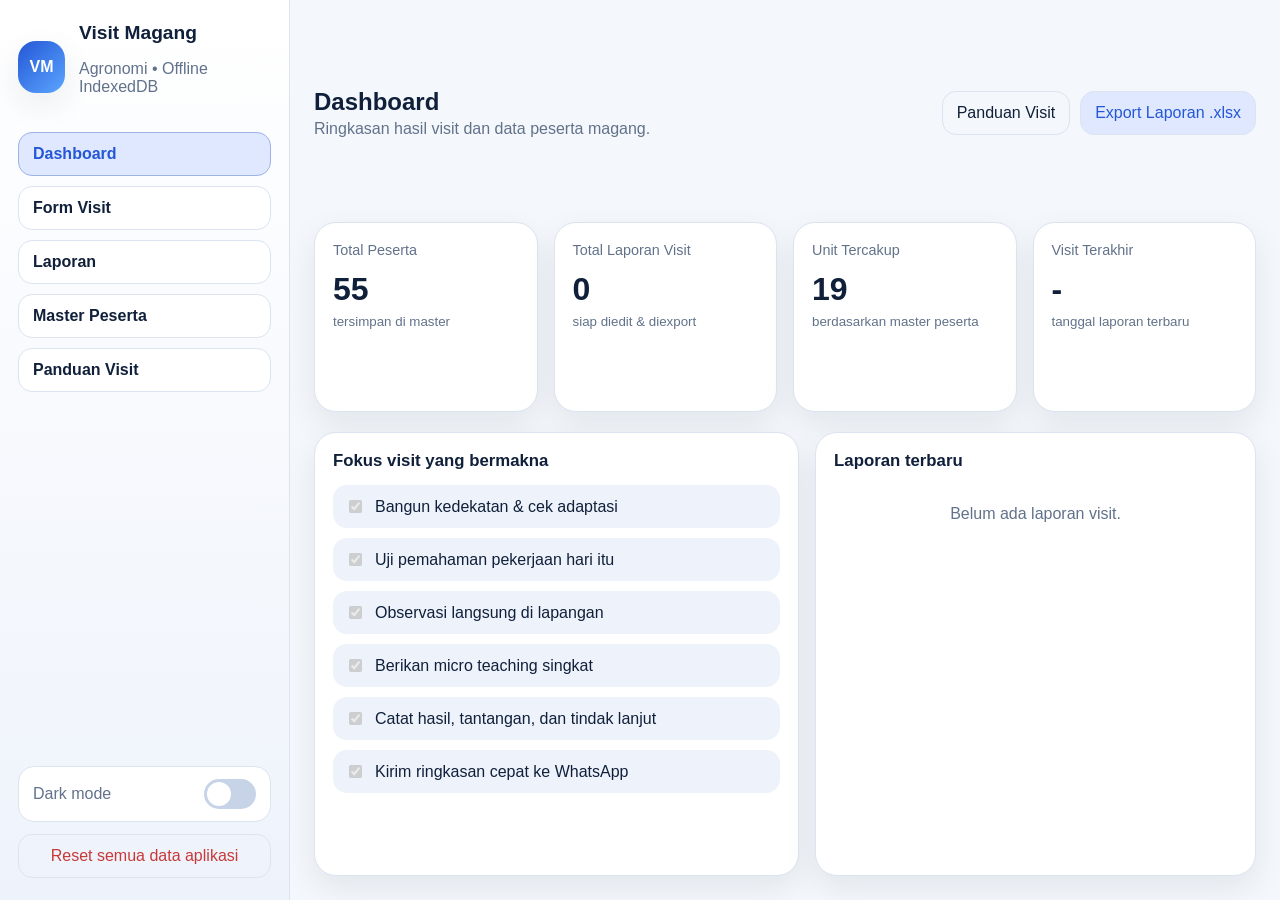
==== visit/index.html @ a15742b1 "tambah halaman visit" ====
<!DOCTYPE html>
<html lang="id">
<head>
  <meta charset="UTF-8" />
  <meta name="viewport" content="width=device-width, initial-scale=1.0" />
  <title>Visit Magang Agronomi</title>
  <link rel="stylesheet" href="style.css" />
</head>
<body>
  <div class="app-shell">
    <aside class="sidebar">
      <div class="brand">
        <div class="brand-badge">VM</div>
        <div>
          <h1>Visit Magang</h1>
          <p>Agronomi • Offline IndexedDB</p>
        </div>
      </div>

      <nav class="nav">
        <button class="nav-btn active" data-view="dashboardView">Dashboard</button>
        <button class="nav-btn" data-view="visitFormView">Form Visit</button>
        <button class="nav-btn" data-view="reportsView">Laporan</button>
        <button class="nav-btn" data-view="masterView">Master Peserta</button>
        <button class="nav-btn" data-view="guideView">Panduan Visit</button>
      </nav>

      <div class="sidebar-footer">
        <label class="switch-card">
          <span>Dark mode</span>
          <label class="switch">
            <input type="checkbox" id="themeToggle" />
            <span class="slider"></span>
          </label>
        </label>

        <button class="danger ghost" id="resetAppBtn">Reset semua data aplikasi</button>
      </div>
    </aside>

    <main class="main-content">
      <header class="topbar">
        <div>
          <h2 id="pageTitle">Dashboard</h2>
          <p id="pageSubtitle">Ringkasan hasil visit dan data peserta magang.</p>
        </div>
        <div class="topbar-actions">
          <button class="ghost" id="openGuideBtn">Panduan Visit</button>
          <button class="secondary" id="exportXlsxBtn">Export Laporan .xlsx</button>
        </div>
      </header>

      <section id="dashboardView" class="view active">
        <div class="stats-grid">
          <div class="stat-card">
            <span class="stat-label">Total Peserta</span>
            <strong id="statParticipants">0</strong>
            <small>tersimpan di master</small>
          </div>
          <div class="stat-card">
            <span class="stat-label">Total Laporan Visit</span>
            <strong id="statReports">0</strong>
            <small>siap diedit & diexport</small>
          </div>
          <div class="stat-card">
            <span class="stat-label">Unit Tercakup</span>
            <strong id="statUnits">0</strong>
            <small>berdasarkan master peserta</small>
          </div>
          <div class="stat-card">
            <span class="stat-label">Visit Terakhir</span>
            <strong id="statLastVisit">-</strong>
            <small>tanggal laporan terbaru</small>
          </div>
        </div>

        <div class="content-grid">
          <article class="panel">
            <div class="panel-head">
              <h3>Fokus visit yang bermakna</h3>
            </div>
            <div class="checklist-grid">
              <label><input type="checkbox" checked disabled> Bangun kedekatan & cek adaptasi</label>
              <label><input type="checkbox" checked disabled> Uji pemahaman pekerjaan hari itu</label>
              <label><input type="checkbox" checked disabled> Observasi langsung di lapangan</label>
              <label><input type="checkbox" checked disabled> Berikan micro teaching singkat</label>
              <label><input type="checkbox" checked disabled> Catat hasil, tantangan, dan tindak lanjut</label>
              <label><input type="checkbox" checked disabled> Kirim ringkasan cepat ke WhatsApp</label>
            </div>
          </article>

          <article class="panel">
            <div class="panel-head">
              <h3>Laporan terbaru</h3>
            </div>
            <div id="recentReports" class="stack-list empty-state">Belum ada laporan visit.</div>
          </article>
        </div>
      </section>

      <section id="visitFormView" class="view">
        <form id="visitForm" class="panel form-panel">
          <div class="panel-head between">
            <h3>Form Visit Lapangan</h3>
            <div class="inline-actions">
              <span id="editingBadge" class="badge hidden">Mode edit</span>
              <button type="button" class="ghost" id="clearFormBtn">Form baru</button>
            </div>
          </div>

          <div class="guide-strip">
            <div>
              <strong>Panduan visit lapangan siap dibuka kapan saja</strong>
              <small>Gunakan sebagai coaching guide agar visit lebih bermakna dan menghasilkan output pembelajaran.</small>
            </div>
            <button type="button" class="secondary" id="openGuideFromFormBtn">Buka panduan</button>
          </div>

          <div class="form-grid">
            <div class="field">
              <label for="visitDate">Tanggal visit</label>
              <input type="date" id="visitDate" required />
            </div>
            <div class="field">
              <label for="location">Lokasi / estate / titik visit</label>
              <input type="text" id="location" placeholder="Contoh: SD SRIE / Afdeling 2" required />
            </div>
            <div class="field full">
              <label for="participantSearch">Cari mentee / peserta</label>
              <input type="text" id="participantSearch" placeholder="Ketik beberapa huruf nama / NIK / unit..." autocomplete="off" />
              <div id="participantSuggestions" class="suggestions hidden"></div>
              <small>Bisa pilih lebih dari satu peserta untuk satu visit.</small>
            </div>
            <div class="field full">
              <label>Peserta terpilih</label>
              <div id="selectedParticipants" class="selected-chips empty-box">Belum ada peserta dipilih.</div>
            </div>

            <div class="field full">
              <label for="summary">Ringkasan kunjungan</label>
              <textarea id="summary" rows="4" placeholder="Gambaran umum kunjungan, suasana, dan tujuan pembinaan." required></textarea>
            </div>

            <div class="field">
              <label for="activityReview">Aktivitas peserta saat ini</label>
              <textarea id="activityReview" rows="4" placeholder="Pekerjaan yang sedang dipelajari atau dilakukan."></textarea>
            </div>
            <div class="field">
              <label for="technicalUnderstanding">Pemahaman teknis</label>
              <textarea id="technicalUnderstanding" rows="4" placeholder="Hasil tanya jawab, pemahaman sebab-akibat, indikator kerja."></textarea>
            </div>

            <div class="field">
              <label for="fieldObservation">Observasi lapangan</label>
              <textarea id="fieldObservation" rows="4" placeholder="Temuan saat melihat langsung di lapangan."></textarea>
            </div>
            <div class="field">
              <label for="microTeaching">Micro teaching / ilmu yang diberikan</label>
              <textarea id="microTeaching" rows="4" placeholder="Poin pembelajaran singkat yang Anda ajarkan saat visit."></textarea>
            </div>

            <div class="field">
              <label for="livingCondition">Adaptasi, tempat tinggal, makan, uang saku</label>
              <textarea id="livingCondition" rows="4" placeholder="Kondisi umum peserta di lokasi magang."></textarea>
            </div>
            <div class="field">
              <label for="motivationFuture">Motivasi & arah masa depan</label>
              <textarea id="motivationFuture" rows="4" placeholder="Diskusi cita-cita, semangat, dan mindset kerja."></textarea>
            </div>

            <div class="field">
              <label for="resultsObtained">Hasil yang diperoleh</label>
              <textarea id="resultsObtained" rows="4" placeholder="Output visit: pemahaman baru, perbaikan sikap, aksi nyata, dll." required></textarea>
            </div>
            <div class="field">
              <label for="followUp">Tindak lanjut / challenge berikutnya</label>
              <textarea id="followUp" rows="4" placeholder="PR atau target yang perlu dicek pada visit berikutnya."></textarea>
            </div>

            <div class="field full">
              <label for="specialNotes">Catatan khusus</label>
              <textarea id="specialNotes" rows="3" placeholder="Catatan tambahan bila ada."></textarea>
            </div>
          </div>

          <div class="form-actions">
            <button type="submit" class="primary">Simpan laporan visit</button>
            <button type="button" class="secondary" id="previewWhatsappBtn">Preview WhatsApp</button>
          </div>
        </form>

        <article class="panel">
          <div class="panel-head between">
            <h3>Preview WhatsApp</h3>
            <button class="ghost" id="copyWhatsappBtn" type="button">Salin teks</button>
          </div>
          <textarea id="whatsappPreview" rows="12" class="mono" readonly placeholder="Preview teks WhatsApp akan muncul di sini."></textarea>
        </article>
      </section>

      <section id="reportsView" class="view">
        <article class="panel">
          <div class="panel-head between wrap">
            <h3>Daftar laporan visit</h3>
            <div class="filter-row">
              <input type="text" id="reportSearch" placeholder="Cari tanggal, lokasi, mentee, unit..." />
              <select id="reportUnitFilter">
                <option value="">Semua unit</option>
              </select>
            </div>
          </div>
          <div id="reportsContainer" class="report-list empty-state">Belum ada laporan tersimpan.</div>
        </article>
      </section>

      <section id="masterView" class="view">
        <article class="panel">
          <div class="panel-head between wrap">
            <h3>Master peserta magang</h3>
            <div class="inline-actions wrap">
              <button id="loadDefaultBtn" class="secondary" type="button">Muat data peserta bawaan</button>
              <label class="file-btn">
                Upload master .xlsx
                <input type="file" id="masterUpload" accept=".xlsx" hidden />
              </label>
            </div>
          </div>
          <p class="muted">Unggah file master peserta terlebih dahulu. Data akan tersimpan di IndexedDB dan tetap bisa dipakai secara offline.</p>
          <div class="table-wrap">
            <table>
              <thead>
                <tr>
                  <th>NIK</th>
                  <th>Nama</th>
                  <th>Pelatihan</th>
                  <th>Tahun</th>
                  <th>Lokasi OJT</th>
                  <th>Unit</th>
                  <th>Region</th>
                  <th>Group</th>
                </tr>
              </thead>
              <tbody id="masterTableBody">
                <tr><td colspan="8" class="empty-state">Belum ada data master peserta.</td></tr>
              </tbody>
            </table>
          </div>
        </article>
      </section>

      <section id="guideView" class="view">
        <article class="panel">
          <div class="panel-head between wrap">
            <h3>Panduan Visit Lapangan</h3>
            <div class="tag">Bisa dibuka kapan saja</div>
          </div>

          <div class="guide-hero">
            <div class="guide-hero-text">
              <span class="guide-kicker">Mindset utama</span>
              <h2>Visit = Coaching Lapangan</h2>
              <p>Bukan sekadar menengok peserta, tetapi menguji, mengarahkan, dan menaikkan level berpikir peserta.</p>
            </div>
          </div>

          <div class="guide-grid">
            <section class="guide-card">
              <h4>1. Ubah Mindset</h4>
              <p><strong>Bukan sekadar:</strong> “menengok peserta”</p>
              <p><strong>Tetapi menjadi:</strong> “menguji, mengarahkan, dan menaikkan level berpikir peserta”.</p>
            </section>

            <section class="guide-card guide-card-wide">
              <h4>2. Struktur Visit yang Lebih Powerful — Framework 5 Tahap</h4>
              <div class="stage-list">
                <div class="stage-item">
                  <div class="stage-num">1</div>
                  <div>
                    <h5>Opening — Bangun Kedekatan</h5>
                    <p>Kabar & kondisi pribadi, adaptasi lingkungan, kendala hidup seperti makan dan tempat tinggal. Batasi sekitar 10–15 menit.</p>
                  </div>
                </div>
                <div class="stage-item">
                  <div class="stage-num">2</div>
                  <div>
                    <h5>Reality Check — Uji Pemahaman Nyata</h5>
                    <p>Tanyakan: hari ini kerja apa, kenapa penting, indikator berhasil atau gagal, dan dampaknya ke produksi bila salah. Tujuannya melatih sebab-akibat.</p>
                  </div>
                </div>
                <div class="stage-item">
                  <div class="stage-num">3</div>
                  <div>
                    <h5>Thinking Upgrade — Latih Cara Berpikir Planters</h5>
                    <p>Naikkan level dari pekerja menjadi calon manajer: apa yang akan diperbaiki bila jadi mandor, apa masalah terbesar di blok, penyebab produksi turun, cepat atau mutu.</p>
                  </div>
                </div>
                <div class="stage-item">
                  <div class="stage-num">4</div>
                  <div>
                    <h5>Micro Teaching di Lapangan</h5>
                    <p>Wajib ada transfer ilmu. Pilih satu topik per visit seperti standar panen matang, kesalahan pemupukan, susun pelepah, atau losses dan dampaknya. Tunjuk objek nyata, jelaskan 5–10 menit, lalu minta peserta mengulang.</p>
                  </div>
                </div>
                <div class="stage-item">
                  <div class="stage-num">5</div>
                  <div>
                    <h5>Closing — Challenge & Target</h5>
                    <p>Jangan pulang tanpa PR. Misalnya amati 10 pokok, catat kesalahan panen, atau jelaskan siklus panen saat visit berikutnya.</p>
                  </div>
                </div>
              </div>
            </section>

            <section class="guide-card">
              <h4>3. Empat Elemen Penting</h4>
              <ul class="guide-list">
                <li><strong>Observasi langsung:</strong> lihat mereka bekerja, karena realita bisa berbeda dari cerita.</li>
                <li><strong>Koreksi real time:</strong> langsung benarkan di tempat, jangan ditunda.</li>
                <li><strong>Benchmark:</strong> bandingkan cara mereka dengan standar perusahaan dan best practice.</li>
                <li><strong>Catatan perkembangan:</strong> siapa kuat di disiplin, siapa kuat di teknis, siapa lemah di attitude.</li>
              </ul>
            </section>

            <section class="guide-card">
              <h4>4. Format Visit Praktis</h4>
              <ul class="guide-list">
                <li>Opening — 10 menit</li>
                <li>Tanya aktivitas — 10 menit</li>
                <li>Uji pemahaman — 15 menit</li>
                <li>Observasi kerja — 15–20 menit</li>
                <li>Micro teaching — 10–15 menit</li>
                <li>Diskusi & mindset — 10 menit</li>
                <li>Closing + challenge — 5 menit</li>
              </ul>
              <p class="muted">Total ideal sekitar 60–90 menit per kelompok kecil.</p>
            </section>

            <section class="guide-card">
              <h4>5. Output yang Diharapkan</h4>
              <ul class="guide-list">
                <li>Peserta tidak hanya kerja, tetapi paham kenapa kerja.</li>
                <li>Peserta mulai berpikir seperti asisten atau manajer.</li>
                <li>Peserta punya arah dan target belajar.</li>
                <li>Anda dapat melihat siapa yang layak dibina dan siapa yang masih ikut-ikutan.</li>
              </ul>
            </section>

            <section class="guide-card">
              <h4>6. Upgrade Level</h4>
              <ul class="guide-list">
                <li>Mini kuis dadakan</li>
                <li>Simulasi keputusan atau studi kasus singkat</li>
                <li>Presentasi 2 menit di lapangan</li>
              </ul>
            </section>

            <section class="guide-card guide-quote">
              <h4>Insight Penting</h4>
              <blockquote>Visit yang kuat bukan yang banyak ngobrol, tetapi yang mengubah cara berpikir peserta dalam 1 pertemuan.</blockquote>
            </section>
          </div>
        </article>
      </section>
    </main>
  </div>

  <template id="suggestionItemTpl">
    <button type="button" class="suggestion-item"></button>
  </template>

  <script src="libs/jszip.min.js"></script>
  <script src="app.js"></script>
</body>
</html>
---- visit/style.css ----
* {
  box-sizing: border-box;
}

:root {
  --bg: #f4f7fb;
  --surface: #ffffff;
  --surface-2: #eef3fb;
  --text: #10203a;
  --muted: #61728a;
  --line: #dbe4f0;
  --primary: #2457d6;
  --primary-2: #dfe8ff;
  --success: #12805c;
  --danger: #c73939;
  --shadow: 0 12px 32px rgba(16, 32, 58, 0.08);
  --chip: #edf3ff;
}

body.dark {
  --bg: #0b1220;
  --surface: #121b2d;
  --surface-2: #18243a;
  --text: #ecf3ff;
  --muted: #9fb1ca;
  --line: #22304b;
  --primary: #7ea7ff;
  --primary-2: #1c315f;
  --success: #4ad3a2;
  --danger: #ff7b7b;
  --shadow: 0 16px 36px rgba(0, 0, 0, 0.28);
  --chip: #1d2b44;
}

html, body {
  margin: 0;
  padding: 0;
  font-family: Inter, "Segoe UI", Arial, sans-serif;
  background: var(--bg);
  color: var(--text);
}

button, input, select, textarea {
  font: inherit;
}

.app-shell {
  min-height: 100vh;
  display: grid;
  grid-template-columns: 290px 1fr;
}

.sidebar {
  background: linear-gradient(180deg, var(--surface), var(--surface-2));
  border-right: 1px solid var(--line);
  padding: 22px 18px;
  display: flex;
  flex-direction: column;
  gap: 20px;
  position: sticky;
  top: 0;
  height: 100vh;
}

.brand {
  display: flex;
  gap: 14px;
  align-items: center;
}

.brand-badge {
  width: 52px;
  height: 52px;
  border-radius: 18px;
  display: grid;
  place-items: center;
  font-weight: 800;
  color: white;
  background: linear-gradient(135deg, var(--primary), #5ba5ff);
  box-shadow: var(--shadow);
}

.brand h1 {
  margin: 0;
  font-size: 1.2rem;
}

.brand p, .muted, .sidebar-footer span, .stat-card small, .empty-state {
  color: var(--muted);
}

.nav {
  display: grid;
  gap: 10px;
}

.nav-btn, .ghost, .secondary, .primary, .danger, .file-btn {
  border: 1px solid var(--line);
  background: var(--surface);
  color: var(--text);
  border-radius: 14px;
  padding: 12px 14px;
  cursor: pointer;
  transition: 0.2s ease;
}

.nav-btn {
  text-align: left;
  font-weight: 600;
}

.nav-btn.active, .nav-btn:hover {
  background: var(--primary-2);
  color: var(--primary);
  border-color: color-mix(in srgb, var(--primary) 35%, var(--line));
}

.sidebar-footer {
  margin-top: auto;
  display: grid;
  gap: 12px;
}

.switch-card {
  display: flex;
  justify-content: space-between;
  align-items: center;
  padding: 12px 14px;
  border-radius: 16px;
  border: 1px solid var(--line);
  background: var(--surface);
}

.switch {
  position: relative;
  width: 52px;
  height: 30px;
  display: inline-block;
}

.switch input { display: none; }

.slider {
  position: absolute;
  inset: 0;
  background: #c7d3e6;
  border-radius: 999px;
}

.slider::before {
  content: "";
  position: absolute;
  width: 24px;
  height: 24px;
  top: 3px;
  left: 3px;
  border-radius: 50%;
  background: white;
  transition: transform 0.2s ease;
}

.switch input:checked + .slider::before {
  transform: translateX(22px);
}

.switch input:checked + .slider {
  background: var(--primary);
}

.main-content {
  padding: 24px;
  display: grid;
  gap: 20px;
}

.topbar {
  display: flex;
  justify-content: space-between;
  gap: 12px;
  align-items: center;
}

.topbar h2 {
  margin: 0 0 4px;
  font-size: 1.5rem;
}

.topbar p {
  margin: 0;
  color: var(--muted);
}

.topbar-actions, .inline-actions, .filter-row, .between.wrap {
  display: flex;
  gap: 10px;
  align-items: center;
  flex-wrap: wrap;
}

.primary {
  background: var(--primary);
  color: white;
  border-color: transparent;
}

.primary:hover, .secondary:hover, .ghost:hover, .danger:hover, .file-btn:hover {
  transform: translateY(-1px);
  box-shadow: var(--shadow);
}

.secondary {
  background: var(--primary-2);
  color: var(--primary);
}

.ghost {
  background: transparent;
}

.danger {
  color: var(--danger);
}

.view {
  display: none;
  gap: 20px;
}

.view.active {
  display: grid;
}

.stats-grid {
  display: grid;
  gap: 16px;
  grid-template-columns: repeat(4, minmax(0, 1fr));
}

.stat-card, .panel {
  background: var(--surface);
  border: 1px solid var(--line);
  border-radius: 22px;
  padding: 18px;
  box-shadow: var(--shadow);
}

.stat-card strong {
  display: block;
  margin: 12px 0 4px;
  font-size: 2rem;
}

.stat-label {
  font-size: 0.9rem;
  color: var(--muted);
}

.content-grid {
  display: grid;
  grid-template-columns: 1.1fr 1fr;
  gap: 16px;
}

.panel-head {
  display: flex;
  justify-content: space-between;
  align-items: center;
  gap: 12px;
  margin-bottom: 14px;
}

.panel-head h3 {
  margin: 0;
  font-size: 1.05rem;
}

.checklist-grid {
  display: grid;
  gap: 10px;
}

.checklist-grid label {
  display: flex;
  gap: 10px;
  align-items: center;
  padding: 12px;
  border-radius: 14px;
  background: var(--surface-2);
}

.stack-list, .report-list {
  display: grid;
  gap: 12px;
}

.report-card {
  border: 1px solid var(--line);
  border-radius: 18px;
  padding: 14px;
  background: linear-gradient(180deg, var(--surface), var(--surface-2));
}

.report-card h4 {
  margin: 0 0 4px;
}

.report-meta {
  color: var(--muted);
  font-size: 0.92rem;
  margin-bottom: 10px;
}

.report-actions {
  display: flex;
  gap: 10px;
  flex-wrap: wrap;
  margin-top: 12px;
}

.form-panel {
  gap: 18px;
}

.form-grid {
  display: grid;
  grid-template-columns: repeat(2, minmax(0, 1fr));
  gap: 14px;
}

.field {
  display: grid;
  gap: 8px;
  position: relative;
}

.field.full {
  grid-column: 1 / -1;
}

input[type="text"], input[type="date"], select, textarea {
  width: 100%;
  border: 1px solid var(--line);
  border-radius: 14px;
  background: var(--surface);
  color: var(--text);
  padding: 12px 14px;
  outline: none;
}

input:focus, select:focus, textarea:focus {
  border-color: color-mix(in srgb, var(--primary) 55%, var(--line));
  box-shadow: 0 0 0 4px color-mix(in srgb, var(--primary) 15%, transparent);
}

textarea {
  resize: vertical;
}

.suggestions {
  position: absolute;
  top: calc(100% - 6px);
  left: 0;
  right: 0;
  z-index: 10;
  background: var(--surface);
  border: 1px solid var(--line);
  border-radius: 16px;
  box-shadow: var(--shadow);
  max-height: 250px;
  overflow: auto;
}

.suggestion-item {
  width: 100%;
  text-align: left;
  border: 0;
  background: transparent;
  padding: 12px 14px;
  border-bottom: 1px solid var(--line);
  cursor: pointer;
}

.suggestion-item:last-child {
  border-bottom: 0;
}

.suggestion-item:hover {
  background: var(--surface-2);
}

.selected-chips {
  display: flex;
  flex-wrap: wrap;
  gap: 10px;
  min-height: 54px;
}

.empty-box {
  padding: 14px;
  border-radius: 16px;
  border: 1px dashed var(--line);
  color: var(--muted);
}

.chip {
  display: inline-flex;
  flex-direction: column;
  gap: 2px;
  padding: 10px 12px;
  border-radius: 16px;
  background: var(--chip);
  border: 1px solid var(--line);
  position: relative;
  min-width: 220px;
}

.chip button {
  position: absolute;
  top: 8px;
  right: 8px;
  border: 0;
  background: transparent;
  color: var(--danger);
  cursor: pointer;
  font-size: 1rem;
}

.chip small {
  color: var(--muted);
}

.form-actions {
  display: flex;
  gap: 10px;
  flex-wrap: wrap;
}

.badge {
  background: color-mix(in srgb, var(--success) 20%, var(--surface));
  color: var(--success);
  padding: 8px 10px;
  border-radius: 999px;
  font-size: 0.9rem;
}

.hidden {
  display: none !important;
}

.mono {
  font-family: "Cascadia Code", "Courier New", monospace;
}

.table-wrap {
  overflow: auto;
  border: 1px solid var(--line);
  border-radius: 18px;
}

table {
  width: 100%;
  border-collapse: collapse;
  min-width: 900px;
}

th, td {
  border-bottom: 1px solid var(--line);
  padding: 12px;
  text-align: left;
  vertical-align: top;
}

th {
  position: sticky;
  top: 0;
  background: var(--surface-2);
}

.file-btn {
  display: inline-flex;
  align-items: center;
  gap: 10px;
}

.tag {
  display: inline-flex;
  align-items: center;
  gap: 6px;
  font-size: 0.88rem;
  color: var(--primary);
  background: var(--primary-2);
  border-radius: 999px;
  padding: 6px 10px;
}

.empty-state {
  text-align: center;
  padding: 20px;
}

@media (max-width: 1080px) {
  .app-shell {
    grid-template-columns: 1fr;
  }
  .sidebar {
    position: static;
    height: auto;
  }
  .stats-grid, .content-grid, .form-grid {
    grid-template-columns: 1fr;
  }
}

@media (max-width: 640px) {
  .main-content {
    padding: 16px;
  }
  .topbar {
    flex-direction: column;
    align-items: stretch;
  }
}


.guide-strip {
  display: flex;
  justify-content: space-between;
  gap: 14px;
  align-items: center;
  padding: 14px 16px;
  border: 1px solid var(--line);
  border-radius: 18px;
  background: linear-gradient(135deg, color-mix(in srgb, var(--primary) 8%, var(--surface)), var(--surface-2));
  margin-bottom: 16px;
}

.guide-strip small {
  display: block;
  color: var(--muted);
  margin-top: 4px;
}

.guide-hero {
  border: 1px solid var(--line);
  border-radius: 22px;
  padding: 20px;
  margin-bottom: 18px;
  background: linear-gradient(135deg, color-mix(in srgb, var(--primary) 16%, var(--surface)), var(--surface));
}

.guide-kicker {
  display: inline-block;
  padding: 6px 10px;
  border-radius: 999px;
  background: var(--primary-2);
  color: var(--primary);
  font-size: .88rem;
  margin-bottom: 10px;
}

.guide-hero h2 {
  margin: 0 0 8px;
  font-size: 1.8rem;
}

.guide-hero p {
  margin: 0;
  color: var(--muted);
  max-width: 780px;
}

.guide-grid {
  display: grid;
  grid-template-columns: repeat(2, minmax(0, 1fr));
  gap: 16px;
}

.guide-card {
  border: 1px solid var(--line);
  border-radius: 20px;
  padding: 18px;
  background: linear-gradient(180deg, var(--surface), var(--surface-2));
}

.guide-card-wide {
  grid-column: 1 / -1;
}

.guide-card h4, .guide-card h5 {
  margin: 0 0 10px;
}

.guide-card p {
  margin: 0 0 10px;
  line-height: 1.55;
}

.stage-list {
  display: grid;
  gap: 12px;
}

.stage-item {
  display: grid;
  grid-template-columns: 42px 1fr;
  gap: 12px;
  align-items: start;
  padding: 14px;
  border: 1px solid var(--line);
  border-radius: 16px;
  background: var(--surface);
}

.stage-num {
  width: 42px;
  height: 42px;
  border-radius: 14px;
  display: grid;
  place-items: center;
  background: var(--primary-2);
  color: var(--primary);
  font-weight: 800;
}

.guide-list {
  margin: 0;
  padding-left: 18px;
  display: grid;
  gap: 8px;
}

.guide-list li {
  line-height: 1.55;
}

.guide-quote blockquote {
  margin: 0;
  padding: 16px 18px;
  border-left: 4px solid var(--primary);
  background: var(--surface);
  border-radius: 14px;
  font-size: 1.05rem;
}

@media (max-width: 1080px) {
  .guide-grid {
    grid-template-columns: 1fr;
  }
}

@media (max-width: 640px) {
  .guide-strip {
    flex-direction: column;
    align-items: stretch;
  }
  .guide-hero h2 {
    font-size: 1.35rem;
  }
  .stage-item {
    grid-template-columns: 1fr;
  }
}
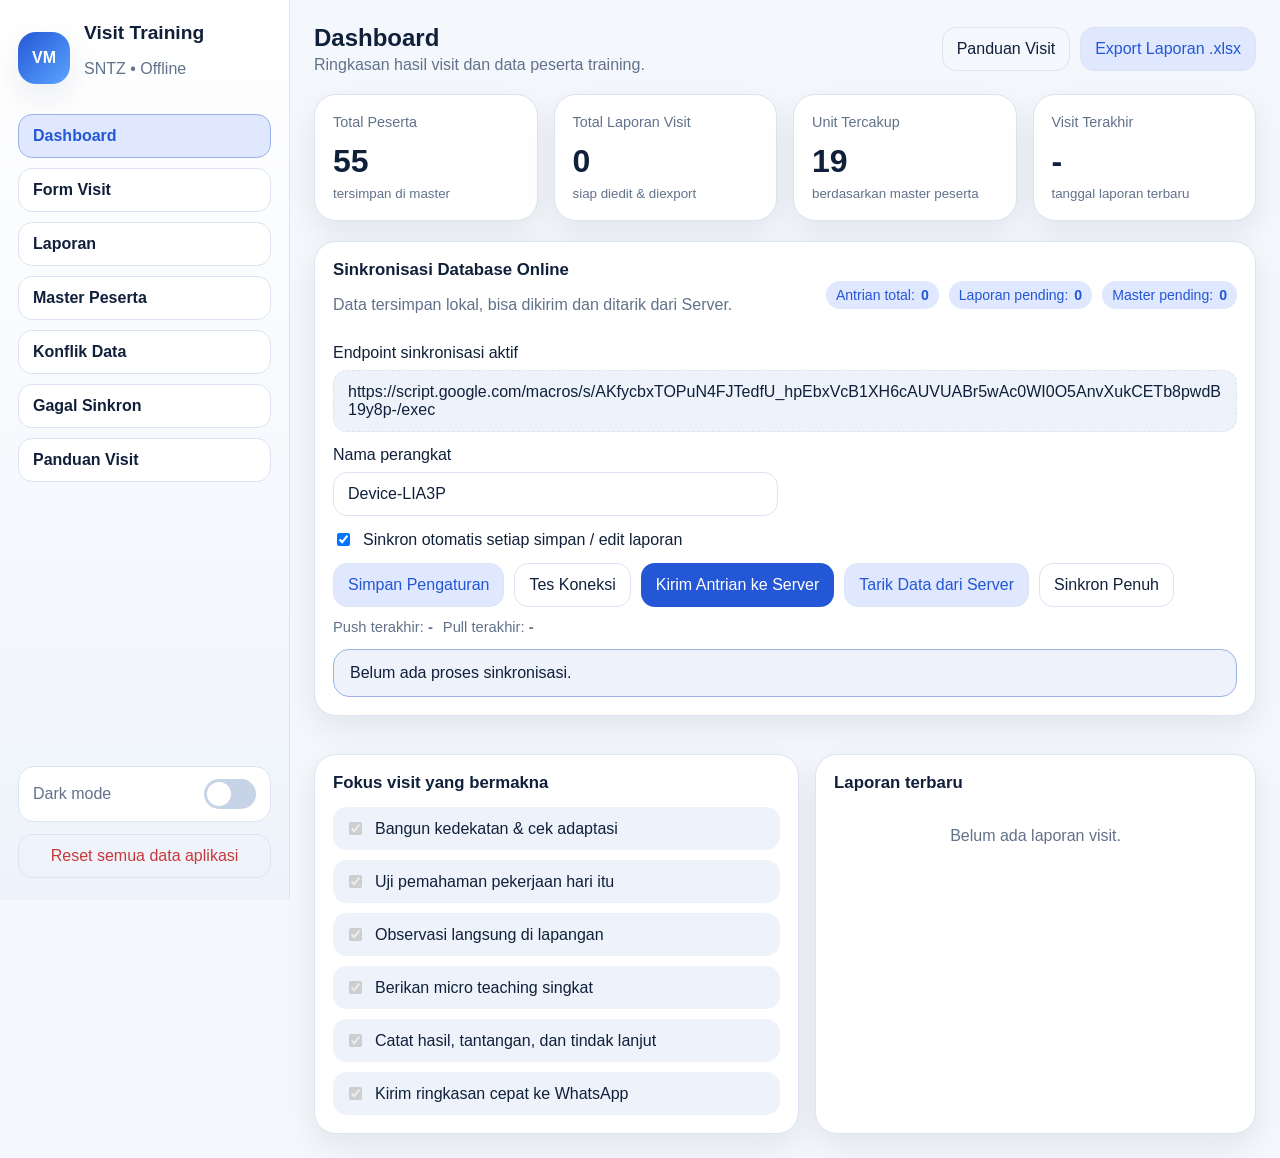
==== commit 56d4ad53: "penambahan sinkronisasi ke google sheet" ====
--- a/visit/index.html
+++ b/visit/index.html
@@ -3,7 +3,7 @@
 <head>
   <meta charset="UTF-8" />
   <meta name="viewport" content="width=device-width, initial-scale=1.0" />
-  <title>Visit Magang Agronomi</title>
+  <title>Visit Training</title>
   <link rel="stylesheet" href="style.css" />
 </head>
 <body>
@@ -12,8 +12,8 @@
       <div class="brand">
         <div class="brand-badge">VM</div>
         <div>
-          <h1>Visit Magang</h1>
-          <p>Agronomi • Offline IndexedDB</p>
+          <h1>Visit Training</h1>
+          <p>SNTZ • Offline</p>
         </div>
       </div>
 
@@ -22,6 +22,8 @@
         <button class="nav-btn" data-view="visitFormView">Form Visit</button>
         <button class="nav-btn" data-view="reportsView">Laporan</button>
         <button class="nav-btn" data-view="masterView">Master Peserta</button>
+        <button class="nav-btn" data-view="conflictsView">Konflik Data</button>
+        <button class="nav-btn" data-view="failedSyncView">Gagal Sinkron</button>
         <button class="nav-btn" data-view="guideView">Panduan Visit</button>
       </nav>
 
@@ -42,7 +44,7 @@
       <header class="topbar">
         <div>
           <h2 id="pageTitle">Dashboard</h2>
-          <p id="pageSubtitle">Ringkasan hasil visit dan data peserta magang.</p>
+          <p id="pageSubtitle">Ringkasan hasil visit dan data peserta training.</p>
         </div>
         <div class="topbar-actions">
           <button class="ghost" id="openGuideBtn">Panduan Visit</button>
@@ -51,6 +53,7 @@
       </header>
 
       <section id="dashboardView" class="view active">
+        <div id="startupSyncNotice" class="startup-notice hidden"></div>
         <div class="stats-grid">
           <div class="stat-card">
             <span class="stat-label">Total Peserta</span>
@@ -73,6 +76,64 @@
             <small>tanggal laporan terbaru</small>
           </div>
         </div>
+
+        <article class="panel sync-panel">
+          <div class="panel-head between wrap">
+            <div>
+              <h3>Sinkronisasi Database Online</h3>
+              <p class="muted">Data tersimpan lokal, bisa dikirim dan ditarik dari Server.</p>
+            </div>
+            <div class="sync-mini-stats">
+              <div class="tag">Antrian total: <strong id="syncTotalQueue">0</strong></div>
+              <div class="tag">Laporan pending: <strong id="pendingReportsCount">0</strong></div>
+              <div class="tag">Master pending: <strong id="pendingParticipantsCount">0</strong></div>
+            </div>
+          </div>
+
+          <div class="sync-grid">
+            <div class="field full">
+              <label>Endpoint sinkronisasi aktif</label>
+              <div class="readonly-box" id="syncEndpointLabel">Hardcode di aplikasi</div>
+            </div>
+            <div class="field">
+              <label for="deviceName">Nama perangkat</label>
+              <input type="text" id="deviceName" placeholder="Contoh: Laptop TC Head" />
+            </div>
+            <div class="field full">
+              <label class="check-inline">
+                <input type="checkbox" id="autoSyncOnSave" />
+                <span>Sinkron otomatis setiap simpan / edit laporan</span>
+              </label>
+            </div>
+          </div>
+
+          <div class="sync-progress-card hidden" id="syncProgressCard">
+            <div class="sync-progress-head">
+              <strong id="syncProgressTitle">Menyiapkan sinkronisasi...</strong>
+              <span id="syncProgressPercent">0%</span>
+            </div>
+            <div class="sync-progress-track"><div class="sync-progress-fill" id="syncProgressFill"></div></div>
+            <div class="sync-progress-meta">
+              <span id="syncProgressStep">Memulai...</span>
+              <span id="syncProgressCount">0/0</span>
+            </div>
+          </div>
+
+          <div class="sync-actions">
+            <button class="secondary" type="button" id="saveSyncConfigBtn">Simpan Pengaturan</button>
+            <button class="ghost" type="button" id="testConnectionBtn">Tes Koneksi</button>
+            <button class="primary" type="button" id="pushSyncBtn">Kirim Antrian ke Server</button>
+            <button class="secondary" type="button" id="pullSyncBtn">Tarik Data dari Server</button>
+            <button class="ghost" type="button" id="fullSyncBtn">Sinkron Penuh</button>
+          </div>
+
+          <div class="sync-footnote">
+            <div>Push terakhir: <strong id="syncLastPush">-</strong></div>
+            <div>Pull terakhir: <strong id="syncLastPull">-</strong></div>
+          </div>
+
+          <div id="syncStatusBox" class="sync-status info">Belum ada proses sinkronisasi.</div>
+        </article>
 
         <div class="content-grid">
           <article class="panel">
@@ -123,7 +184,7 @@
             </div>
             <div class="field">
               <label for="location">Lokasi / estate / titik visit</label>
-              <input type="text" id="location" placeholder="Contoh: SD SRIE / Afdeling 2" required />
+              <input type="text" id="location" placeholder="Contoh: SD SRIE / Divisi 2" required />
             </div>
             <div class="field full">
               <label for="participantSearch">Cari mentee / peserta</label>
@@ -210,6 +271,31 @@
             </div>
           </div>
           <div id="reportsContainer" class="report-list empty-state">Belum ada laporan tersimpan.</div>
+        </article>
+      </section>
+
+      <section id="conflictsView" class="view">
+        <article class="panel">
+          <div class="panel-head between wrap">
+            <h3>Indikator Konflik Data Antar Perangkat</h3>
+            <div class="sync-mini-stats">
+              <div class="tag">Total konflik: <strong id="conflictCount">0</strong></div>
+            </div>
+          </div>
+          <div id="conflictsContainer" class="stack-list empty-state">Belum ada konflik data.</div>
+        </article>
+      </section>
+
+      <section id="failedSyncView" class="view">
+        <article class="panel">
+          <div class="panel-head between wrap">
+            <h3>Data Gagal Sinkron</h3>
+            <div class="inline-actions">
+              <div class="tag">Total gagal: <strong id="failedSyncCount">0</strong></div>
+              <button class="secondary" type="button" id="retryAllFailedBtn">Sinkron Ulang Semua Gagal</button>
+            </div>
+          </div>
+          <div id="failedSyncContainer" class="stack-list empty-state">Belum ada data gagal sinkron.</div>
         </article>
       </section>
 
@@ -238,10 +324,11 @@
                   <th>Unit</th>
                   <th>Region</th>
                   <th>Group</th>
+                  <th>Status Sync</th>
                 </tr>
               </thead>
               <tbody id="masterTableBody">
-                <tr><td colspan="8" class="empty-state">Belum ada data master peserta.</td></tr>
+                <tr><td colspan="9" class="empty-state">Belum ada data master peserta.</td></tr>
               </tbody>
             </table>
           </div>
--- a/visit/style.css
+++ b/visit/style.css
@@ -660,3 +660,134 @@
     grid-template-columns: 1fr;
   }
 }
+
+.sync-panel {
+  margin-bottom: 18px;
+}
+
+.sync-grid {
+  display: grid;
+  grid-template-columns: repeat(2, minmax(0, 1fr));
+  gap: 14px;
+}
+
+.sync-actions,
+.sync-mini-stats,
+.sync-footnote {
+  display: flex;
+  flex-wrap: wrap;
+  gap: 10px;
+  align-items: center;
+}
+
+.sync-actions {
+  margin-top: 14px;
+}
+
+.sync-footnote {
+  margin-top: 12px;
+  color: var(--muted);
+  font-size: .92rem;
+}
+
+.sync-status {
+  margin-top: 14px;
+  padding: 14px 16px;
+  border-radius: 16px;
+  border: 1px solid var(--line);
+  background: var(--surface-2);
+}
+
+.sync-status.success {
+  border-color: color-mix(in srgb, #16a34a 35%, var(--line));
+}
+
+.sync-status.error {
+  border-color: color-mix(in srgb, #dc2626 35%, var(--line));
+}
+
+.sync-status.info {
+  border-color: color-mix(in srgb, var(--primary) 35%, var(--line));
+}
+
+.check-inline {
+  display: flex;
+  gap: 10px;
+  align-items: center;
+}
+
+@media (max-width: 860px) {
+  .sync-grid {
+    grid-template-columns: 1fr;
+  }
+}
+
+
+.readonly-box {
+  padding: 12px 14px;
+  border: 1px dashed var(--line);
+  border-radius: 14px;
+  background: var(--surface-2);
+  color: var(--text);
+  word-break: break-all;
+}
+
+.startup-notice {
+  padding: 14px 16px;
+  border-radius: 18px;
+  border: 1px solid color-mix(in srgb, var(--primary) 28%, var(--line));
+  background: color-mix(in srgb, var(--primary-2) 72%, var(--surface));
+  color: var(--text);
+}
+
+.hidden { display:none !important; }
+
+.sync-progress-card {
+  margin: 10px 0 6px;
+  padding: 16px;
+  border-radius: 18px;
+  border: 1px solid var(--line);
+  background: linear-gradient(180deg, var(--surface), var(--surface-2));
+}
+
+.sync-progress-head, .sync-progress-meta {
+  display:flex;
+  justify-content:space-between;
+  gap:12px;
+  align-items:center;
+}
+
+.sync-progress-track {
+  height: 12px;
+  border-radius: 999px;
+  overflow: hidden;
+  background: color-mix(in srgb, var(--line) 70%, var(--surface));
+  margin: 12px 0 8px;
+}
+
+.sync-progress-fill {
+  height: 100%;
+  width: 0%;
+  border-radius: 999px;
+  background: linear-gradient(90deg, var(--primary), #5ba5ff);
+  transition: width .25s ease;
+}
+
+.status-chip {
+  display:inline-flex;
+  align-items:center;
+  gap:8px;
+  padding:6px 10px;
+  border-radius:999px;
+  font-size:.82rem;
+  font-weight:700;
+  border:1px solid var(--line);
+  background:var(--surface-2);
+}
+.status-chip.conflict { color:#b06a00; }
+.status-chip.error { color:var(--danger); }
+.status-chip.success { color:var(--success); }
+
+.report-card .report-actions {
+  display:flex; gap:8px; flex-wrap:wrap; margin-top:12px;
+}
